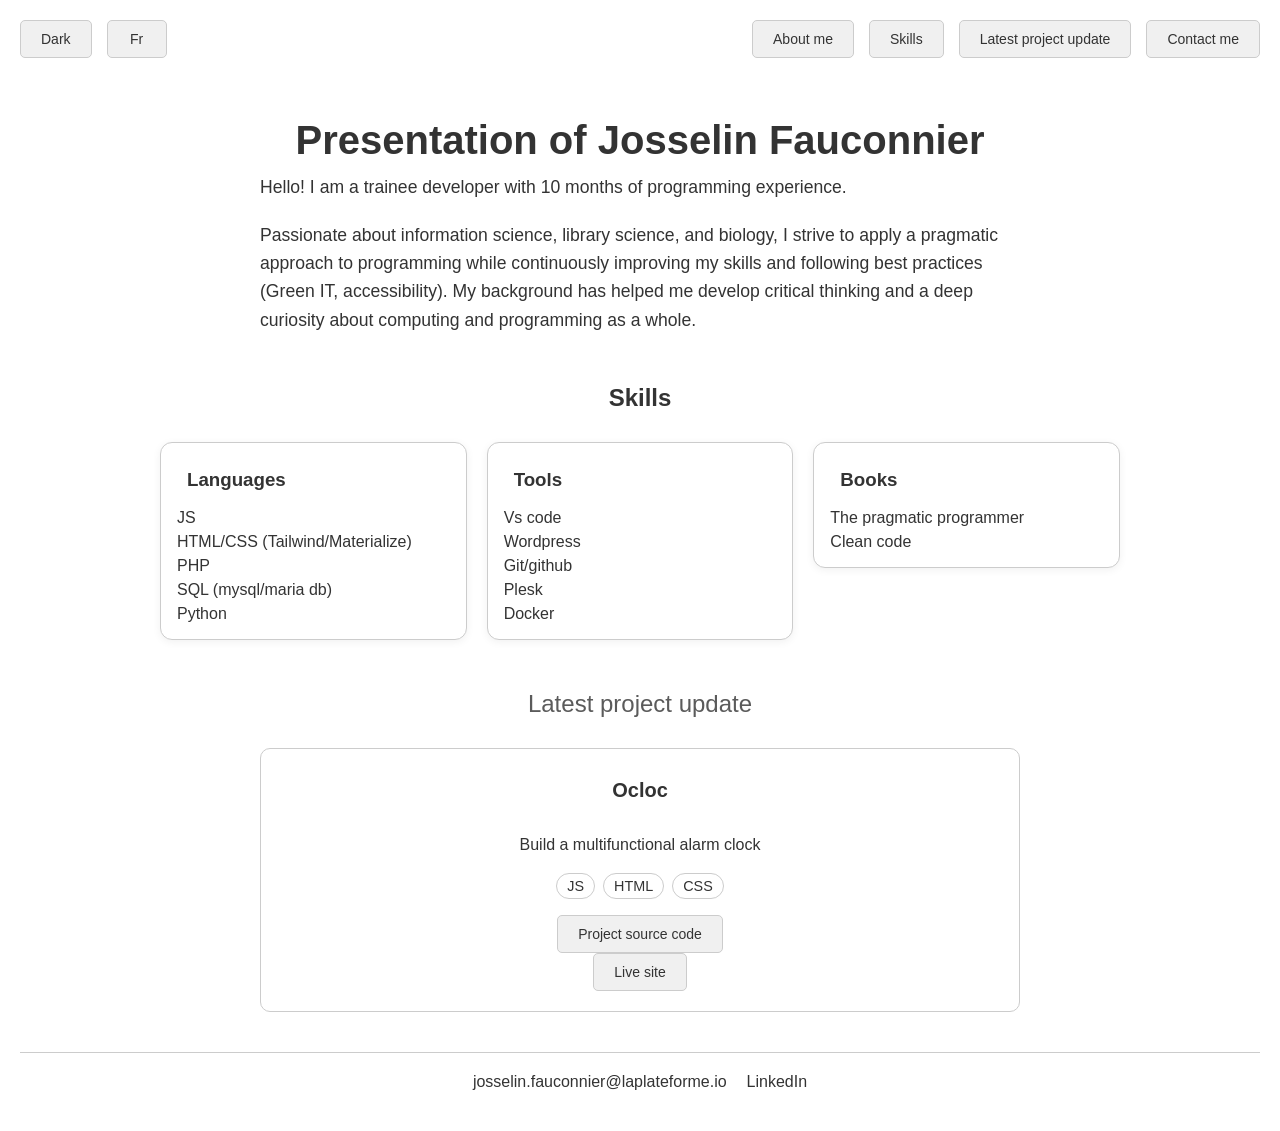
==== en/index.html @ cd2213bb "rajout sitemap + robots.txt pour adexation" ====
<!DOCTYPE html>
<html lang="en">

<head>
    <meta charset="UTF-8">
    <meta name="viewport" content="width=device-width, initial-scale=1.0">
    <meta name="description" content="Portfolio of Josselin Fauconnier. Junior developer in training">
    <title>Portfolio of Josselin Fauconnier</title>
    <link rel="canonical" href="https://josselin-fauconnier.students-laplateforme.io/en/">
    <link rel="alternate" hreflang="en" href="https://josselin-fauconnier.students-laplateforme.io/en/">
    <link rel="alternate" hreflang="fr" href="https://josselin-fauconnier.students-laplateforme.io/">
    <link rel="alternate" hreflang="x-default" href="https://josselin-fauconnier.students-laplateforme.io/">
    <link rel="stylesheet" href="../style.css">
</head>

<body>
    <a href="#main" class="skip-links">Skip to main content</a>
    <header>
        <nav>
            <div id="nav-theme" aria-label="theme and language settings">
                <ul>
                    <li>
                        <button id="theme-toggle" class="theme-btn" aria-label="switch theme"> Dark</button>
                    </li>
                    <li>
                        <button id="language-toggle" class="language-btn" aria-label="change language"
                            data-target="../index.html">FR</button>
                    </li>
                </ul>
            </div>

            <div id="nav-site" aria-label="Site navigation">
                <ul>
                    <li>
                        <a href="#me" class="nav-link">About me</a>
                    </li>
                    <li>
                        <a href="#skills" class="nav-link">Skills</a>
                    </li>
                    <li>
                        <a href="#project" class="nav-link">Latest project update</a>
                    </li>
                    <li>
                        <a href="#contact" class="nav-link">Contact me</a>
                    </li>
                </ul>
            </div>
        </nav>
    </header>
    <main id="main" tabindex="-1">
        <section id="presentation" class="section">
            <h1 id="me">Presentation of Josselin Fauconnier</h1>

            <div class="presentation-content">
                <p>
                    Hello! I am a trainee developer with 10 months of programming experience.
                </p>

                <p>
                    Passionate about information science, library science, and biology, I strive to apply a
                    pragmatic approach to programming while continuously improving my skills and following best
                    practices (Green IT, accessibility). My background has helped me develop critical thinking and a
                    deep curiosity about computing and programming as a whole.
                </p>
            </div>
        </section>



        <section id="work" class="section2">
            <h2 id="skills">Skills</h2>
            <div>
                <h3>Languages</h3>
                <ul>
                    <li>JS</li>
                    <li>HTML/CSS (Tailwind/Materialize)</li>
                    <li> PHP</li>
                    <li> SQL (mysql/maria db)</li>
                    <li>Python</li>
                </ul>
            </div>
            <div>
                <h3>Tools</h3>
                <ul>
                    <li>Vs code</li>
                    <li>Wordpress</li>
                    <li>Git/github</li>
                    <li>Plesk</li>
                    <li>Docker</li>
                </ul>
            </div>
            <div>
                <h3>Books</h3>
                <ul>
                    <li>The pragmatic programmer</li>
                    <li>Clean code</li>
                </ul>

            </div>
        </section>


        <section id="project" class="section">
            <h2>Latest project update</h2>

            <article class="project-card">
                <header class="project-header">
                    <h3 class="project-name">Ocloc</h3>
                </header>

                <p class="project-desc">
                    Build a multifunctional alarm clock
                </p>

                <ul class="project-tags" aria-label="technologies used">
                    <li>JS</li>
                    <li>HTML</li>
                    <li>CSS</li>
                </ul>

                <div class="project-actions">
                    <a class="theme-btn" href="https://github.com/Josselin-Fauconnier/oclock" target="_blank"
                        rel="noopener"> Project source code</a>
                </div>
                <div class="project-actions">
                    <a class="theme-btn" href="https://josselin-fauconnier.students-laplateforme.io/oclock/"
                        target="_blank" rel="noopener"> Live site</a>
                </div>
            </article>
        </section>

    </main>

    <footer id="contact">
        <nav class="contact-links" aria-label="Contact links">
            <a href="mailto:josselin.fauconnier@laplateforme.io">josselin.fauconnier@laplateforme.io</a>
            <a href="https://www.linkedin.com/in/josselin-fauconnier-540231373/" target="_blank" rel="noopener">LinkedIn</a>
        </nav>
    </footer>

    <script src="../JS/script.js"></script>
    <script src="../JS/data_trad.js"></script>
    <script src="../JS/class.js"></script>
</body>

</html>
---- style.css ----
* {
    margin: 0;
    padding: 0;
    box-sizing: border-box;
}

/* Variables par défaut basées sur les préférences système */
:root {
    --bg-color: #ffffff;
    --text-color: #333333;
    --button-bg: #f0f0f0;
    --button-text: #333333;
    --button-border: #cccccc;
}


@media (prefers-color-scheme: dark) {
    :root {
        --bg-color: #1a1a1a;
        --text-color: #ffffff;
        --button-bg: #333333;
        --button-text: #ffffff;
        --button-border: #555555;
    }
}

/* Préference accessibilité */
@media (prefers-reduced-motion: reduce) {
    * {
        animation-duration: 0.01ms !important;
        transition-duration: 0.01ms !important;
        scroll-behavior: auto !important;
    }
}

.skip-links {
  position: absolute;
  left: 50%;
  transform: translateX(-50%) translateY(-100%);
  background: #000;
  color: #fff;
  padding: 8px 16px;
  z-index: 100;
  clip-path: inset(100%) ;
  transition: transform 0.2s ease-in-out, clip-path 0.2s ease-in-out;
}

.skip-links:focus-visible {
  transform: translateX(-50%) translateY(0);
  outline: 3px solid #4a90e2;
  outline-offset: 2px;
  clip-path: inset(0);
}
/* Thème clair explicite (priorité sur prefers-color-scheme) */
[data-theme="light"] {
    --bg-color: #ffffff;
    --text-color: #333333;
    --button-bg: #f0f0f0;
    --button-text: #333333;
    --button-border: #cccccc;
}

/* Thème sombre explicite (priorité sur prefers-color-scheme) */
[data-theme="dark"] {
    --bg-color: #1a1a1a;
    --text-color: #ffffff;
    --button-bg: #333333;
    --button-text: #ffffff;
    --button-border: #555555;
}

[data-theme="dark"] .nav-link,
[data-theme="dark"] .nav-link:visited {
    background-color: #3a3a3a;
    border-color: #999999;
    color: #ffffff;
}


/* Préférence accesibilité  */

@media (prefers-color-scheme: dark) {
    .nav-link,
    .nav-link:visited {
        background-color: #3a3a3a;
        border-color: #999999;
        color: #ffffff;
    }
}



body {
    background-color: var(--bg-color);
    color: var(--text-color);
    font-family: Arial, sans-serif;
    min-height: 100vh;
    padding: 20px;
    transition: background-color 0.3s ease, color 0.3s ease;
}

/* Styles pour la navigation */
header {
    margin-bottom: 20px;
}

nav {
    display: flex;
    justify-content: space-between;
    align-items: center;
}

#nav-theme ul,
#nav-site ul {
    list-style: none;
    padding: 0;
    margin: 0;
    display: flex;
    gap: 15px;
}


nav li {
    display: inline;
}

li {
    list-style: none;
}



h3 {

    padding: 10px;
}

a {
    text-decoration: none;
}

/* Styles pour les boutons */
.theme-btn,
.language-btn {
    background-color: var(--button-bg);
    color: var(--button-text);
    border: 1px solid var(--button-border);
    padding: 10px 20px;
    cursor: pointer;
    border-radius: 5px;
    font-size: 14px;
    min-width: 60px;
    transition: all 0.3s ease;
}


.theme-btn:empty,
.language-btn:empty {
    opacity: 0.7;
}

.theme-btn:hover,
.language-btn:hover {
    opacity: 0.8;
    transform: translateY(-1px);
}

/* Styles pour l'accessibilité */
.theme-btn:focus,
.language-btn:focus {
    outline: 2px solid #007acc;
    outline-offset: 2px;
}

/* Styles pour les liens de navigation */
.nav-link {
    background-color: var(--button-bg);
    color: var(--text-color);
    border: 1px solid var(--button-border);
    padding: 10px 20px;
    border-radius: 5px;
    font-size: 14px;
    display: inline-block;
    transition: all 0.3s ease;
    text-decoration: none;
}

.nav-link:hover {
    opacity: 0.8;
    transform: translateY(-1px);
}

.nav-link:focus {
    outline: 2px solid #007acc;
    outline-offset: 2px;
}





.section {
    max-width: 800px;
    margin: 0 auto;
    padding: 40px 20px;
}




.section2 {
    display: grid;
    grid-template-columns: repeat(3, minmax(0, 1fr));
    gap: 20px;
    align-items: start;
    justify-items: stretch;
    max-width: 1000px;
    margin: 0 auto;
    padding: 10px 20px;
}


.section2>h2 {
    grid-column: 1 / -1;
    margin-bottom: 10px;
    text-align: center;
}


.section2>div {
    border: 1px solid var(--button-border);
    border-radius: 12px;
    padding: 16px;
    background: var(--bg-color);
    box-shadow: 0 2px 8px rgba(0, 0, 0, 0.06);
    height: auto;
    text-align: left;
    overflow-wrap: anywhere;
}

.section2 h3 {
    margin-bottom: 8px;
}

.section2 ul {
    padding-left: 0;
}

.section2 li+li {
    margin-top: 6px;
}



.section h1 {
    font-size: 2.5rem;
    margin-bottom: 10px;
    text-align: center;
}

.section h2 {
    font-size: 1.5rem;
    margin-bottom: 30px;
    text-align: center;
    opacity: 0.8;
    font-weight: normal;
}


.presentation-content {
    line-height: 1.6;
    font-size: 1.1rem;
}

.presentation-content p {
    margin-bottom: 20px;
    text-align: left;
}

.presentation-content p:last-child {
    margin-bottom: 0;
}

/* Partie présentation projet */


.project-card {
    display: flex;
    flex-direction: column;
    align-items: center;
    border: 1px solid var(--button-border);
    border-radius: 10px;
    padding: 20px;
    max-width: 800px;
    margin: 0 auto;
}

.project-header {
    margin-bottom: 10px;
}

.project-name {
    font-size: 1.25rem;
}

.project-date {
    opacity: 0.7;
    font-size: 0.95rem;
}

.project-desc {
    line-height: 1.6;
    margin: 10px 0 16px;
    text-align: left;
}

.project-tags {
    display: flex;
    gap: 8px;
    flex-wrap: wrap;
    margin: 0 0 16px;
}

.project-tags li {
    border: 1px solid var(--button-border);
    border-radius: 999px;
    padding: 4px 10px;
    font-size: 0.9rem;
}

.project-actions {
    display: flex;
    gap: 10px;
    flex-wrap: wrap;
}

/* Footer partie */

footer {
    text-align: center;
    padding: 20px;
    border-top: 1px solid var(--button-border);
}

.contact-links {
    display: flex;
    justify-content: center;
    gap: 20px;
    flex-wrap: wrap;
}

.contact-links a {
    color: var(--text-color);
    text-decoration: none;
    font-weight: 500;
    transition: opacity 0.2s;
}

.contact-links a:hover {
    opacity: 0.7;
}

/* Responsive design */
@media (max-width: 768px) {
    body {
        padding: 10px;
    }

    nav {
        flex-direction: column;
        gap: 20px;
    }

    #nav-site li {
        display: block;

    }


    #nav-theme ul {
        justify-content: center;
        gap: 10px;
    }

    #nav-site {
        width: 100%;
    }

    #nav-site ul {
        display: grid;
        grid-template-columns: 1fr 1fr;
        grid-template-rows: 1fr 1fr;
        gap: 10px;
        width: 100%;
    }

    .theme-btn,
    .language-btn {
        padding: 8px 16px;
        font-size: 12px;
        min-width: 50px;
        width: 100%;
    }

    .nav-link {
        padding: 8px 16px;
        font-size: 12px;
        min-width: 180px;
        text-align: center;
        display: block;
    }

    .section {
        padding: 20px 15px;
    }

    .section h1 {
        font-size: 2rem;
    }

    .section h2 {
        font-size: 1.3rem;
    }

    .section2 {
        grid-template-columns: 1fr;
        padding: 0 10px;
    }

    .section2>h2 {
        margin-bottom: 6px;
    }


    .presentation-content {
        font-size: 1rem;
    }
}

@media (min-width: 769px) and (max-width: 900px){
    nav{
        flex-direction: column;
    }

    .nav-link{
        min-width: 180px ;
        text-align: center;
    }

    #nav-site ul {
        display: grid;
        grid-template-columns: 1fr 1fr;
        grid-template-rows: 1fr 1fr;
        padding: 15px;
    }

    

}
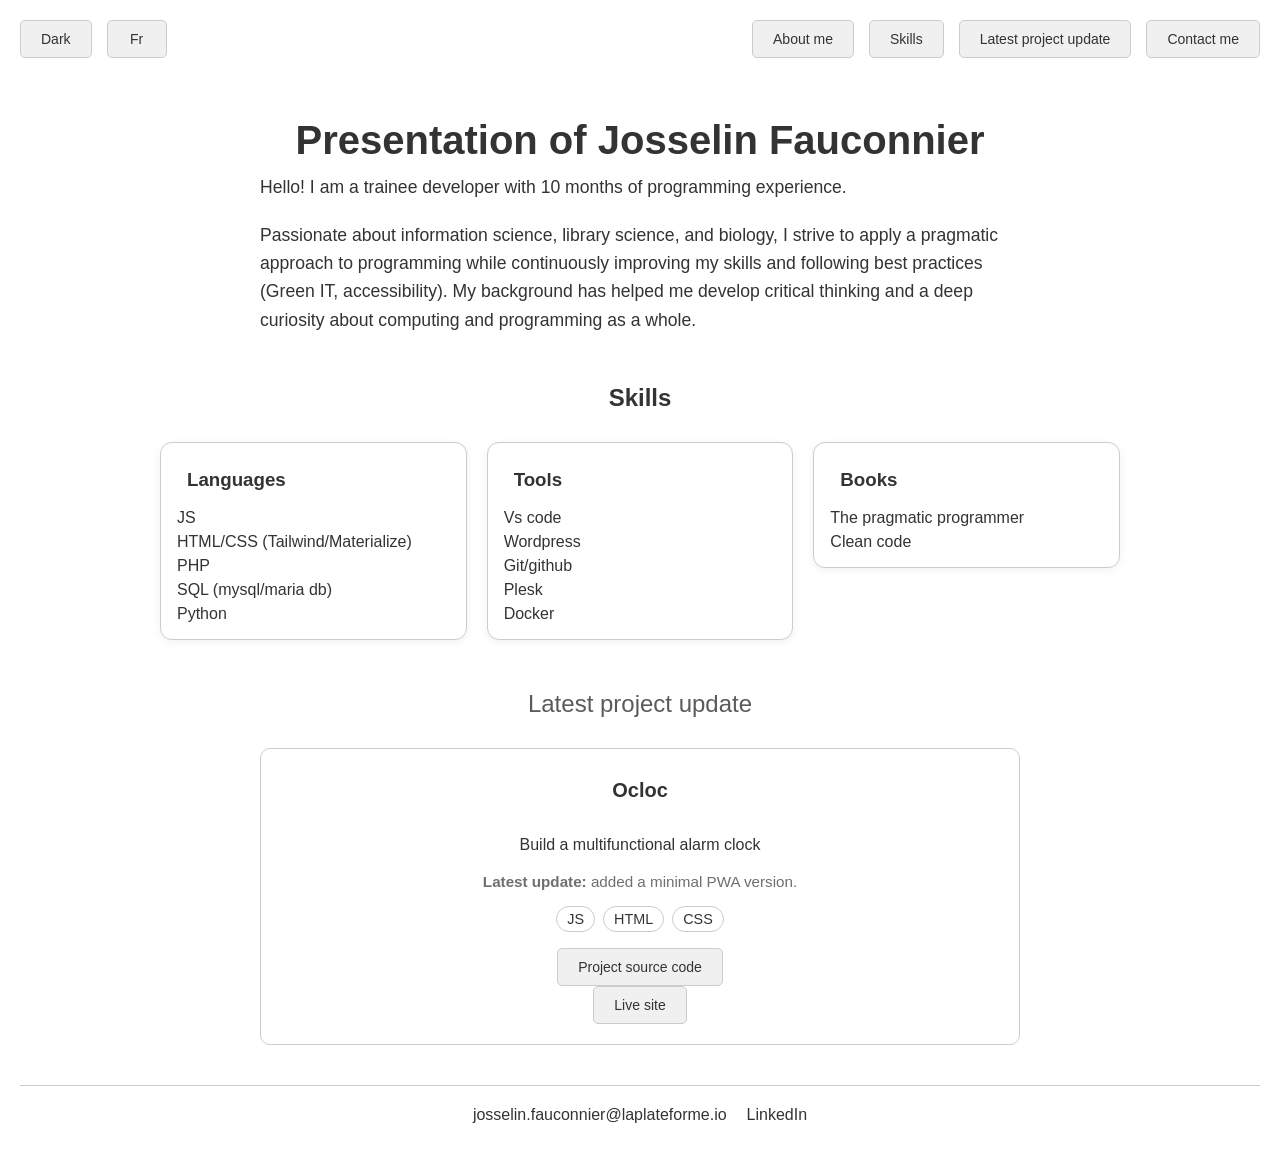
==== commit 8ee51239: "mis a jour" ====
--- a/en/index.html
+++ b/en/index.html
@@ -112,6 +112,10 @@
                     Build a multifunctional alarm clock
                 </p>
 
+                <p class="project-date">
+                    <strong>Latest update:</strong> added a minimal PWA version.
+                </p>
+
                 <ul class="project-tags" aria-label="technologies used">
                     <li>JS</li>
                     <li>HTML</li>
--- a/style.css
+++ b/style.css
@@ -4,23 +4,32 @@
     box-sizing: border-box;
 }
 
-/* Variables par défaut basées sur les préférences système */
 :root {
     --bg-color: #ffffff;
     --text-color: #333333;
     --button-bg: #f0f0f0;
     --button-text: #333333;
     --button-border: #cccccc;
+
+    
+    --dark-bg: #1a1a1a;
+    --dark-text: #ffffff;
+    --dark-button-bg: #333333;
+    --dark-button-text: #ffffff;
+    --dark-button-border: #555555;
+    --dark-nav-link-bg: #3a3a3a;
+    --dark-nav-link-border: #999999;
+    --dark-nav-link-text: #ffffff;
 }
 
 
 @media (prefers-color-scheme: dark) {
     :root {
-        --bg-color: #1a1a1a;
-        --text-color: #ffffff;
-        --button-bg: #333333;
-        --button-text: #ffffff;
-        --button-border: #555555;
+        --bg-color: var(--dark-bg);
+        --text-color: var(--dark-text);
+        --button-bg: var(--dark-button-bg);
+        --button-text: var(--dark-button-text);
+        --button-border: var(--dark-button-border);
     }
 }
 
@@ -62,18 +71,18 @@
 
 /* Thème sombre explicite (priorité sur prefers-color-scheme) */
 [data-theme="dark"] {
-    --bg-color: #1a1a1a;
-    --text-color: #ffffff;
-    --button-bg: #333333;
-    --button-text: #ffffff;
-    --button-border: #555555;
+    --bg-color: var(--dark-bg);
+    --text-color: var(--dark-text);
+    --button-bg: var(--dark-button-bg);
+    --button-text: var(--dark-button-text);
+    --button-border: var(--dark-button-border);
 }
 
 [data-theme="dark"] .nav-link,
 [data-theme="dark"] .nav-link:visited {
-    background-color: #3a3a3a;
-    border-color: #999999;
-    color: #ffffff;
+    background-color: var(--dark-nav-link-bg);
+    border-color: var(--dark-nav-link-border);
+    color: var(--dark-nav-link-text);
 }
 
 
@@ -82,9 +91,9 @@
 @media (prefers-color-scheme: dark) {
     .nav-link,
     .nav-link:visited {
-        background-color: #3a3a3a;
-        border-color: #999999;
-        color: #ffffff;
+        background-color: var(--dark-nav-link-bg);
+        border-color: var(--dark-nav-link-border);
+        color: var(--dark-nav-link-text);
     }
 }
 
@@ -165,7 +174,7 @@
     transform: translateY(-1px);
 }
 
-/* Styles pour l'accessibilité */
+
 .theme-btn:focus,
 .language-btn:focus {
     outline: 2px solid #007acc;
@@ -306,6 +315,8 @@
 .project-date {
     opacity: 0.7;
     font-size: 0.95rem;
+    margin: 0 0 16px;
+    text-align: left;
 }
 
 .project-desc {
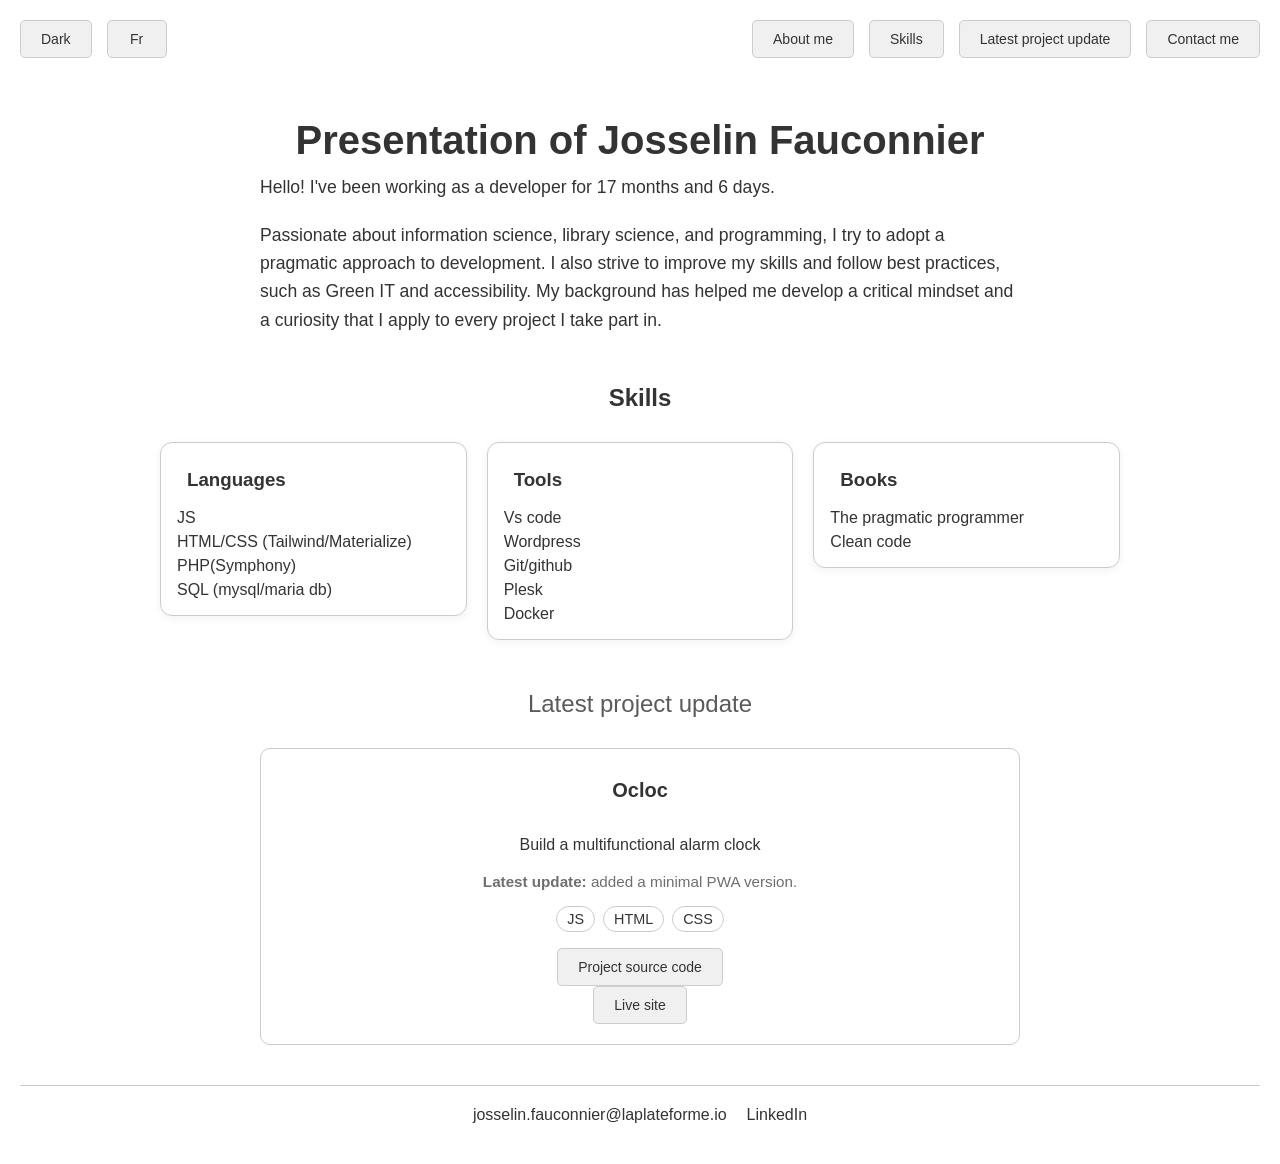
==== commit 5ea894a0: "seo schema.org + rajout fonctionn date de commencement pro" ====
--- a/en/index.html
+++ b/en/index.html
@@ -11,6 +11,31 @@
     <link rel="alternate" hreflang="fr" href="https://josselin-fauconnier.students-laplateforme.io/">
     <link rel="alternate" hreflang="x-default" href="https://josselin-fauconnier.students-laplateforme.io/">
     <link rel="stylesheet" href="../style.css">
+    <script type="application/ld+json">
+    {
+        "@context": "https://schema.org",
+        "@type": "Person",
+        "name": "Josselin Fauconnier",
+        "url": "https://josselin-fauconnier.students-laplateforme.io/en/",
+        "jobTitle": "Junior developer in training",
+        "description": "Trainee developer passionate about information science, library science, and biology, applying a pragmatic approach to programming.",
+        "email": "mailto:josselin.fauconnier@laplateforme.io",
+        "sameAs": [
+            "https://www.linkedin.com/in/josselin-fauconnier-540231373/",
+            "https://github.com/Josselin-Fauconnier"
+        ],
+        "knowsAbout": [
+            "JavaScript",
+            "HTML",
+            "CSS",
+            "PHP",
+            "SQL",
+            "WordPress",
+            "Git",
+            "Docker"
+        ]
+    }
+    </script>
 </head>
 
 <body>
@@ -53,14 +78,15 @@
 
             <div class="presentation-content">
                 <p>
-                    Hello! I am a trainee developer with 10 months of programming experience.
+                    Hello! I've been working as a developer for
+                    <span id="activity-duration"></span>.
                 </p>
 
                 <p>
-                    Passionate about information science, library science, and biology, I strive to apply a
-                    pragmatic approach to programming while continuously improving my skills and following best
-                    practices (Green IT, accessibility). My background has helped me develop critical thinking and a
-                    deep curiosity about computing and programming as a whole.
+                    Passionate about information science, library science, and programming, I try to adopt a
+                    pragmatic approach to development. I also strive to improve my skills and follow best practices,
+                    such as Green IT and accessibility. My background has helped me develop a critical mindset and a
+                    curiosity that I apply to every project I take part in.
                 </p>
             </div>
         </section>
@@ -74,9 +100,8 @@
                 <ul>
                     <li>JS</li>
                     <li>HTML/CSS (Tailwind/Materialize)</li>
-                    <li> PHP</li>
+                    <li> PHP(Symphony)</li>
                     <li> SQL (mysql/maria db)</li>
-                    <li>Python</li>
                 </ul>
             </div>
             <div>
--- a/style.css
+++ b/style.css
@@ -345,7 +345,7 @@
     flex-wrap: wrap;
 }
 
-/* Footer partie */
+
 
 footer {
     text-align: center;
@@ -371,7 +371,6 @@
     opacity: 0.7;
 }
 
-/* Responsive design */
 @media (max-width: 768px) {
     body {
         padding: 10px;
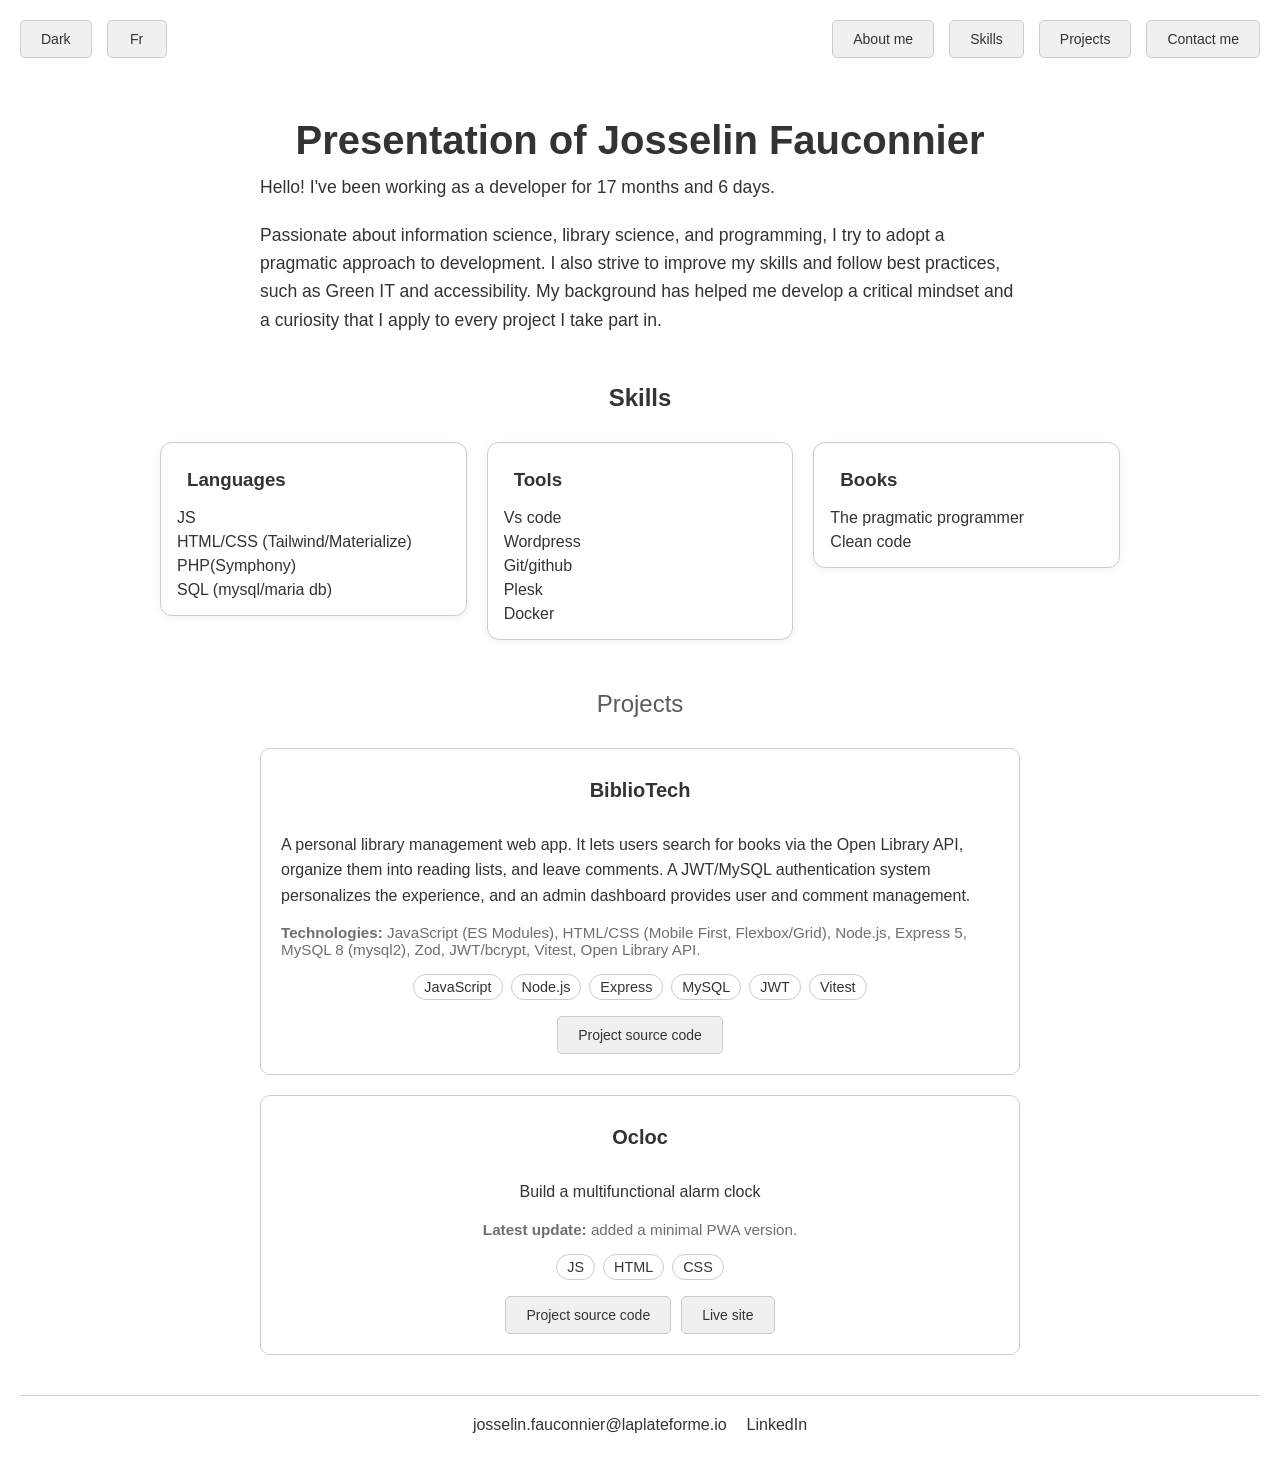
==== commit 98897929: "amélioriation de l'espace entre bouton" ====
--- a/en/index.html
+++ b/en/index.html
@@ -63,7 +63,7 @@
                         <a href="#skills" class="nav-link">Skills</a>
                     </li>
                     <li>
-                        <a href="#project" class="nav-link">Latest project update</a>
+                        <a href="#project" class="nav-link">Projects</a>
                     </li>
                     <li>
                         <a href="#contact" class="nav-link">Contact me</a>
@@ -126,7 +126,38 @@
 
 
         <section id="project" class="section">
-            <h2>Latest project update</h2>
+            <h2>Projects</h2>
+
+            <article class="project-card">
+                <header class="project-header">
+                    <h3 class="project-name">BiblioTech</h3>
+                </header>
+
+                <p class="project-desc">
+                    A personal library management web app. It lets users search for books via the Open Library API,
+                    organize them into reading lists, and leave comments. A JWT/MySQL authentication system
+                    personalizes the experience, and an admin dashboard provides user and comment management.
+                </p>
+
+                <p class="project-date">
+                    <strong>Technologies:</strong> JavaScript (ES Modules), HTML/CSS (Mobile First, Flexbox/Grid),
+                    Node.js, Express 5, MySQL 8 (mysql2), Zod, JWT/bcrypt, Vitest, Open Library API.
+                </p>
+
+                <ul class="project-tags" aria-label="technologies used">
+                    <li>JavaScript</li>
+                    <li>Node.js</li>
+                    <li>Express</li>
+                    <li>MySQL</li>
+                    <li>JWT</li>
+                    <li>Vitest</li>
+                </ul>
+
+                <div class="project-actions">
+                    <a class="theme-btn" href="https://github.com/Josselin-Fauconnier/bibliotech" target="_blank"
+                        rel="noopener"> Project source code</a>
+                </div>
+            </article>
 
             <article class="project-card">
                 <header class="project-header">
@@ -150,8 +181,6 @@
                 <div class="project-actions">
                     <a class="theme-btn" href="https://github.com/Josselin-Fauconnier/oclock" target="_blank"
                         rel="noopener"> Project source code</a>
-                </div>
-                <div class="project-actions">
                     <a class="theme-btn" href="https://josselin-fauconnier.students-laplateforme.io/oclock/"
                         target="_blank" rel="noopener"> Live site</a>
                 </div>
--- a/style.css
+++ b/style.css
@@ -304,6 +304,10 @@
     margin: 0 auto;
 }
 
+.project-card + .project-card {
+    margin-top: 20px;
+}
+
 .project-header {
     margin-bottom: 10px;
 }
@@ -412,6 +416,11 @@
         width: 100%;
     }
 
+    .project-actions .theme-btn {
+        width: auto;
+        flex: 1 1 auto;
+    }
+
     .nav-link {
         padding: 8px 16px;
         font-size: 12px;
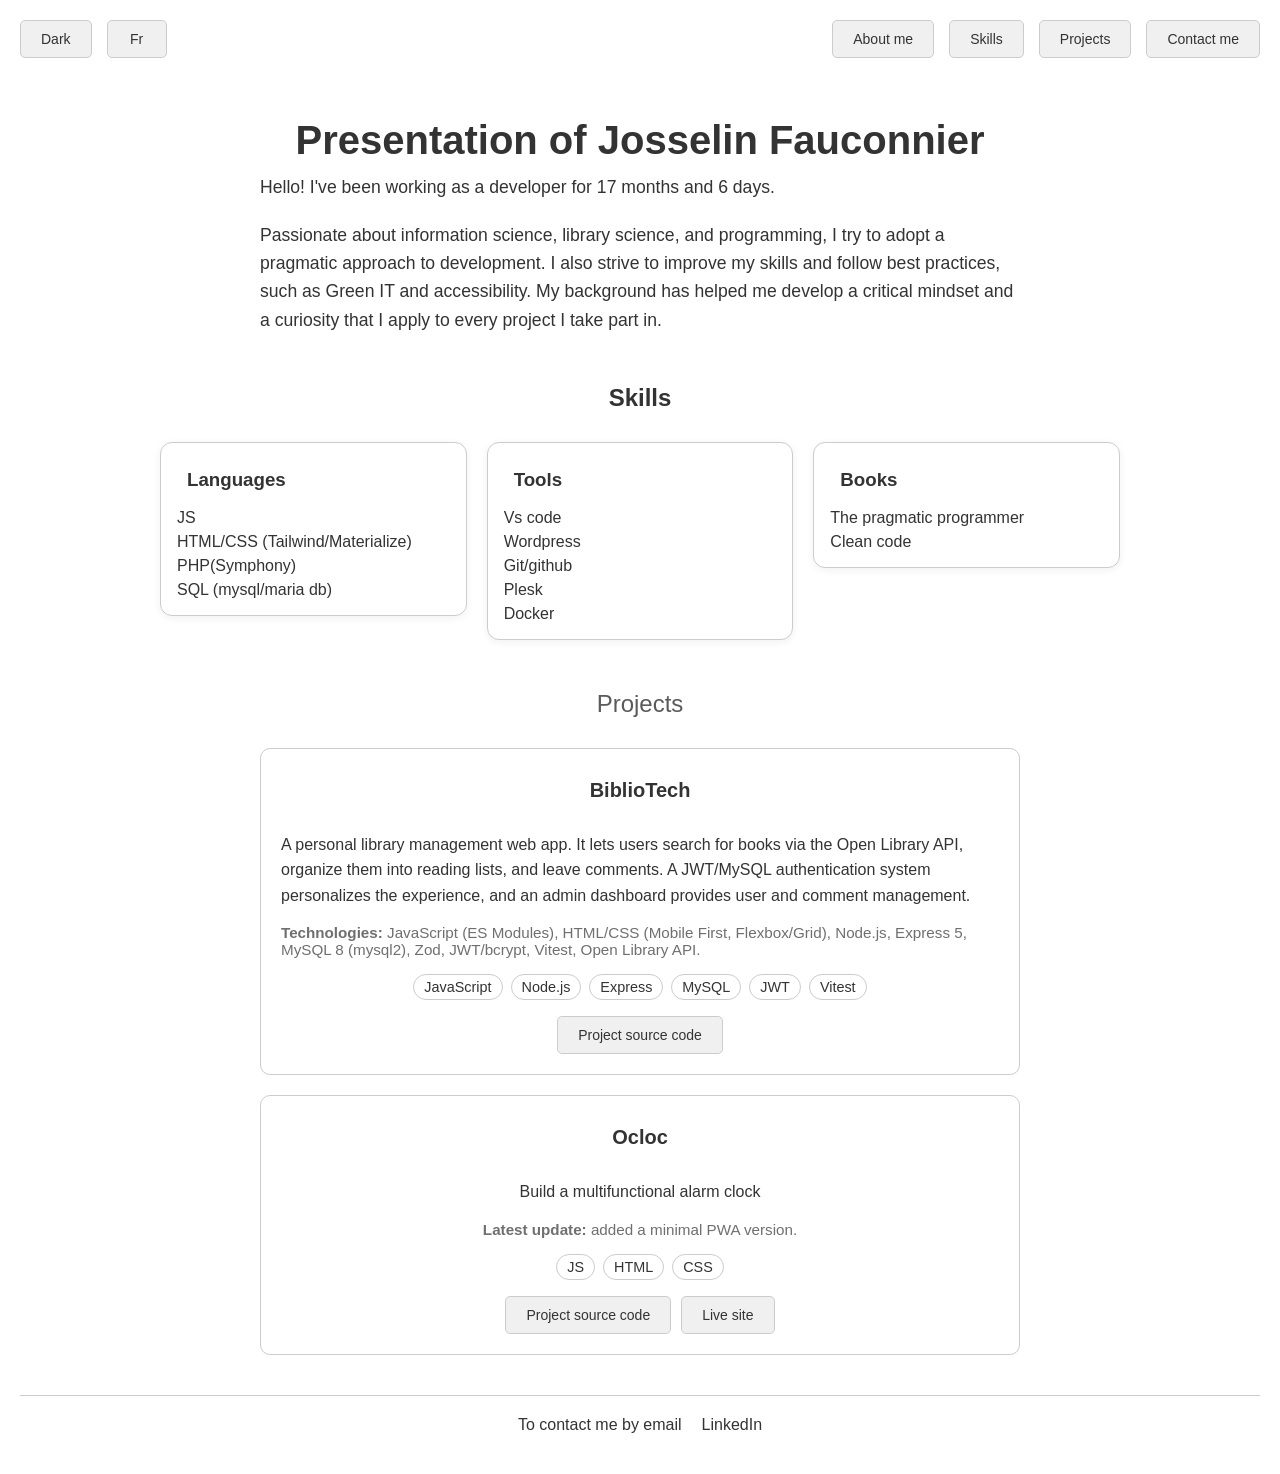
==== commit 8bdc60a2: "MAJ de schéma.org" ====
--- a/en/index.html
+++ b/en/index.html
@@ -17,9 +17,9 @@
         "@type": "Person",
         "name": "Josselin Fauconnier",
         "url": "https://josselin-fauconnier.students-laplateforme.io/en/",
-        "jobTitle": "Junior developer in training",
-        "description": "Trainee developer passionate about information science, library science, and biology, applying a pragmatic approach to programming.",
-        "email": "mailto:josselin.fauconnier@laplateforme.io",
+        "jobTitle": "Junior developer ",
+        "description": "Web developer passionate about information science, library science,  applying a pragmatic approach to programming.",
+        "email": "mailto:fauconnierjosselin@yahoo.fr",
         "sameAs": [
             "https://www.linkedin.com/in/josselin-fauconnier-540231373/",
             "https://github.com/Josselin-Fauconnier"
@@ -42,7 +42,7 @@
     <a href="#main" class="skip-links">Skip to main content</a>
     <header>
         <nav>
-            <div id="nav-theme" aria-label="theme and language settings">
+            <div id="group-theme" role="group" aria-label="theme and language settings">
                 <ul>
                     <li>
                         <button id="theme-toggle" class="theme-btn" aria-label="switch theme"> Dark</button>
@@ -54,7 +54,7 @@
                 </ul>
             </div>
 
-            <div id="nav-site" aria-label="Site navigation">
+            <div id="nav-site" role="navigation" aria-label="Site navigation">
                 <ul>
                     <li>
                         <a href="#me" class="nav-link">About me</a>
@@ -191,7 +191,7 @@
 
     <footer id="contact">
         <nav class="contact-links" aria-label="Contact links">
-            <a href="mailto:josselin.fauconnier@laplateforme.io">josselin.fauconnier@laplateforme.io</a>
+            <a href="mailto:fauconnierjosselin@yahoo.fr">To contact me by email </a>
             <a href="https://www.linkedin.com/in/josselin-fauconnier-540231373/" target="_blank" rel="noopener">LinkedIn</a>
         </nav>
     </footer>
--- a/style.css
+++ b/style.css
@@ -60,7 +60,7 @@
   outline-offset: 2px;
   clip-path: inset(0);
 }
-/* Thème clair explicite (priorité sur prefers-color-scheme) */
+
 [data-theme="light"] {
     --bg-color: #ffffff;
     --text-color: #333333;
@@ -69,7 +69,7 @@
     --button-border: #cccccc;
 }
 
-/* Thème sombre explicite (priorité sur prefers-color-scheme) */
+
 [data-theme="dark"] {
     --bg-color: var(--dark-bg);
     --text-color: var(--dark-text);
@@ -86,7 +86,6 @@
 }
 
 
-/* Préférence accesibilité  */
 
 @media (prefers-color-scheme: dark) {
     .nav-link,
@@ -108,7 +107,7 @@
     transition: background-color 0.3s ease, color 0.3s ease;
 }
 
-/* Styles pour la navigation */
+
 header {
     margin-bottom: 20px;
 }
@@ -119,7 +118,7 @@
     align-items: center;
 }
 
-#nav-theme ul,
+#group-theme ul,
 #nav-site ul {
     list-style: none;
     padding: 0;
@@ -148,7 +147,7 @@
     text-decoration: none;
 }
 
-/* Styles pour les boutons */
+
 .theme-btn,
 .language-btn {
     background-color: var(--button-bg);
@@ -181,7 +180,7 @@
     outline-offset: 2px;
 }
 
-/* Styles pour les liens de navigation */
+
 .nav-link {
     background-color: var(--button-bg);
     color: var(--text-color);
@@ -391,7 +390,7 @@
     }
 
 
-    #nav-theme ul {
+    #group-theme ul {
         justify-content: center;
         gap: 10px;
     }
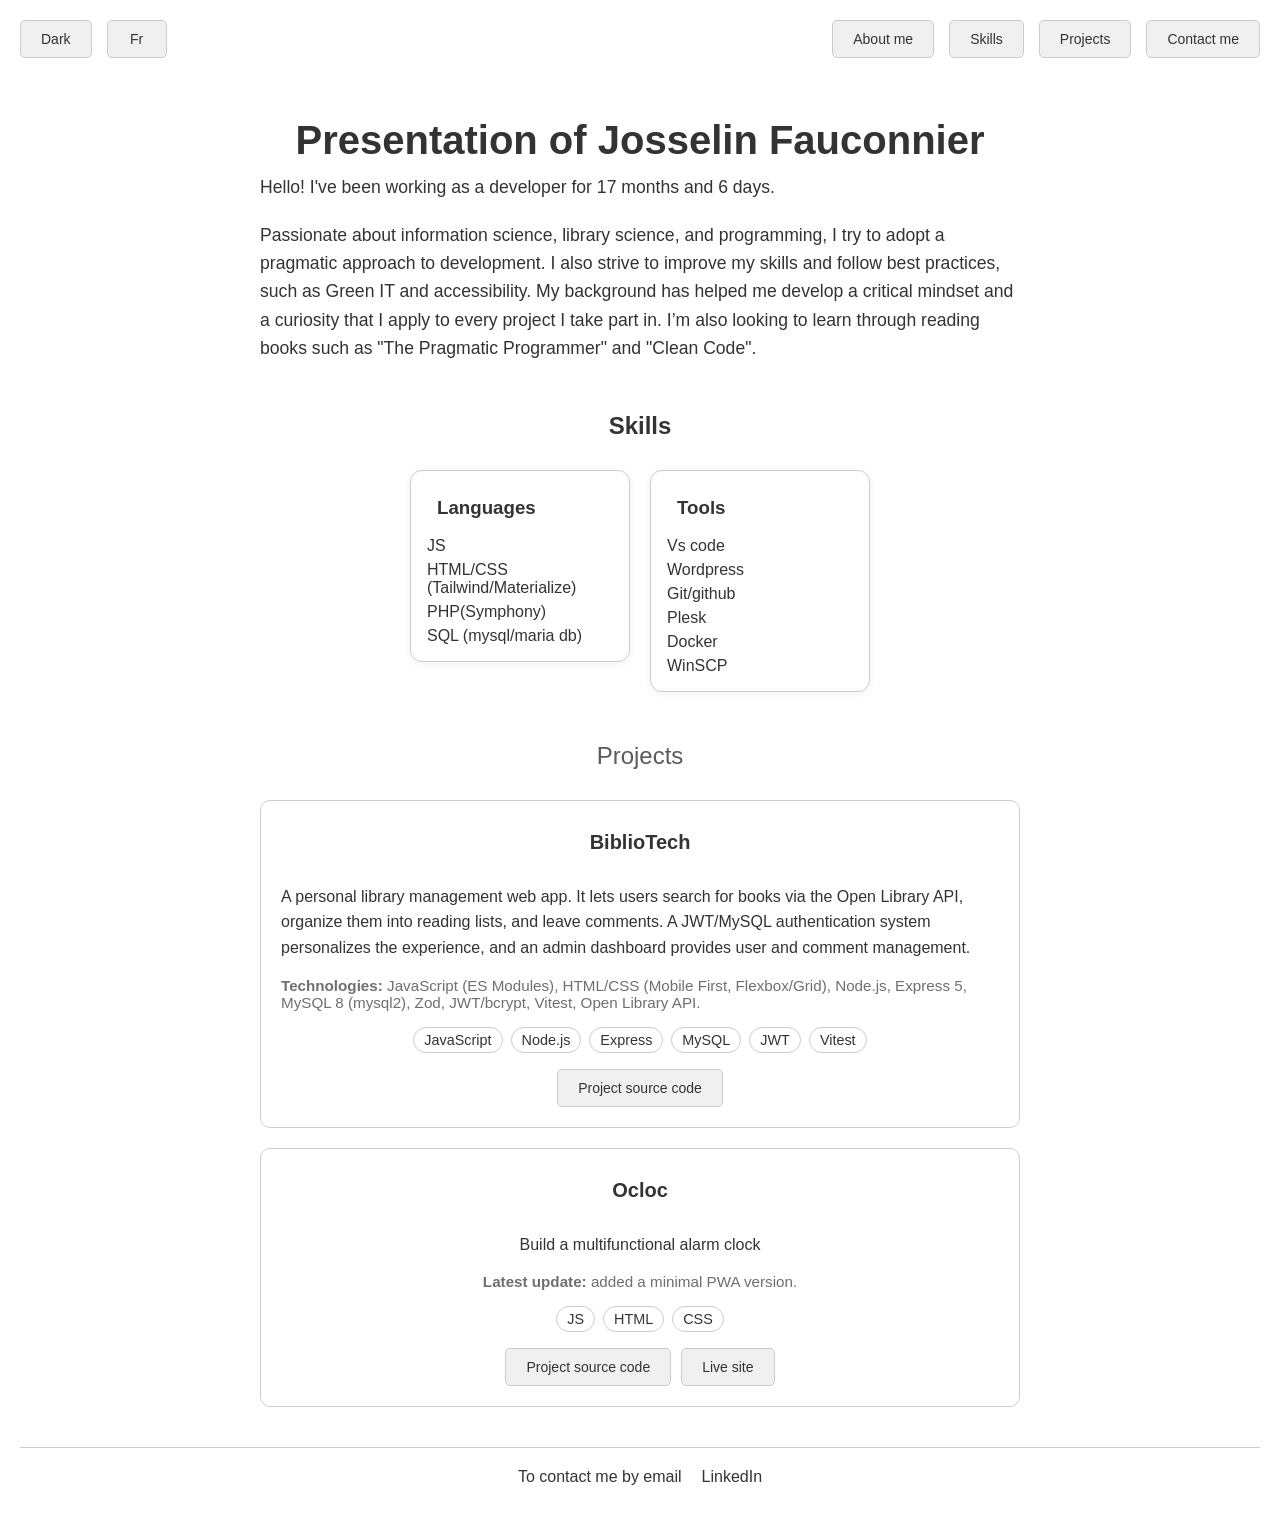
==== commit 3fe83b34: "modification du css" ====
--- a/en/index.html
+++ b/en/index.html
@@ -6,17 +6,17 @@
     <meta name="viewport" content="width=device-width, initial-scale=1.0">
     <meta name="description" content="Portfolio of Josselin Fauconnier. Junior developer in training">
     <title>Portfolio of Josselin Fauconnier</title>
-    <link rel="canonical" href="https://josselin-fauconnier.students-laplateforme.io/en/">
-    <link rel="alternate" hreflang="en" href="https://josselin-fauconnier.students-laplateforme.io/en/">
-    <link rel="alternate" hreflang="fr" href="https://josselin-fauconnier.students-laplateforme.io/">
-    <link rel="alternate" hreflang="x-default" href="https://josselin-fauconnier.students-laplateforme.io/">
+    <link rel="canonical" href="https://josselin-fauconnier.fr/en/">
+    <link rel="alternate" hreflang="en" href="https://josselin-fauconnier.fr/en/">
+    <link rel="alternate" hreflang="fr" href="https://josselin-fauconnier.fr/">
+    <link rel="alternate" hreflang="x-default" href="https://josselin-fauconnier.fr/">
     <link rel="stylesheet" href="../style.css">
     <script type="application/ld+json">
     {
         "@context": "https://schema.org",
         "@type": "Person",
         "name": "Josselin Fauconnier",
-        "url": "https://josselin-fauconnier.students-laplateforme.io/en/",
+        "url": "https://josselin-fauconnier.fr/en/",
         "jobTitle": "Junior developer ",
         "description": "Web developer passionate about information science, library science,  applying a pragmatic approach to programming.",
         "email": "mailto:fauconnierjosselin@yahoo.fr",
@@ -32,6 +32,7 @@
             "SQL",
             "WordPress",
             "Git",
+            "WinSCP",
             "Docker"
         ]
     }
@@ -87,6 +88,7 @@
                     pragmatic approach to development. I also strive to improve my skills and follow best practices,
                     such as Green IT and accessibility. My background has helped me develop a critical mindset and a
                     curiosity that I apply to every project I take part in.
+                    I’m also looking to learn through reading books such as "The Pragmatic Programmer" and "Clean Code".
                 </p>
             </div>
         </section>
@@ -112,15 +114,8 @@
                     <li>Git/github</li>
                     <li>Plesk</li>
                     <li>Docker</li>
+                    <li>WinSCP</li>
                 </ul>
-            </div>
-            <div>
-                <h3>Books</h3>
-                <ul>
-                    <li>The pragmatic programmer</li>
-                    <li>Clean code</li>
-                </ul>
-
             </div>
         </section>
 
@@ -181,7 +176,7 @@
                 <div class="project-actions">
                     <a class="theme-btn" href="https://github.com/Josselin-Fauconnier/oclock" target="_blank"
                         rel="noopener"> Project source code</a>
-                    <a class="theme-btn" href="https://josselin-fauconnier.students-laplateforme.io/oclock/"
+                    <a class="theme-btn" href="https://josselin-fauconnier.fr/oclock/"
                         target="_blank" rel="noopener"> Live site</a>
                 </div>
             </article>
--- a/style.css
+++ b/style.css
@@ -218,11 +218,11 @@
 
 .section2 {
     display: grid;
-    grid-template-columns: repeat(3, minmax(0, 1fr));
+    grid-template-columns: repeat(2, minmax(0, 1fr));
     gap: 20px;
     align-items: start;
     justify-items: stretch;
-    max-width: 1000px;
+    max-width: 500px;
     margin: 0 auto;
     padding: 10px 20px;
 }
